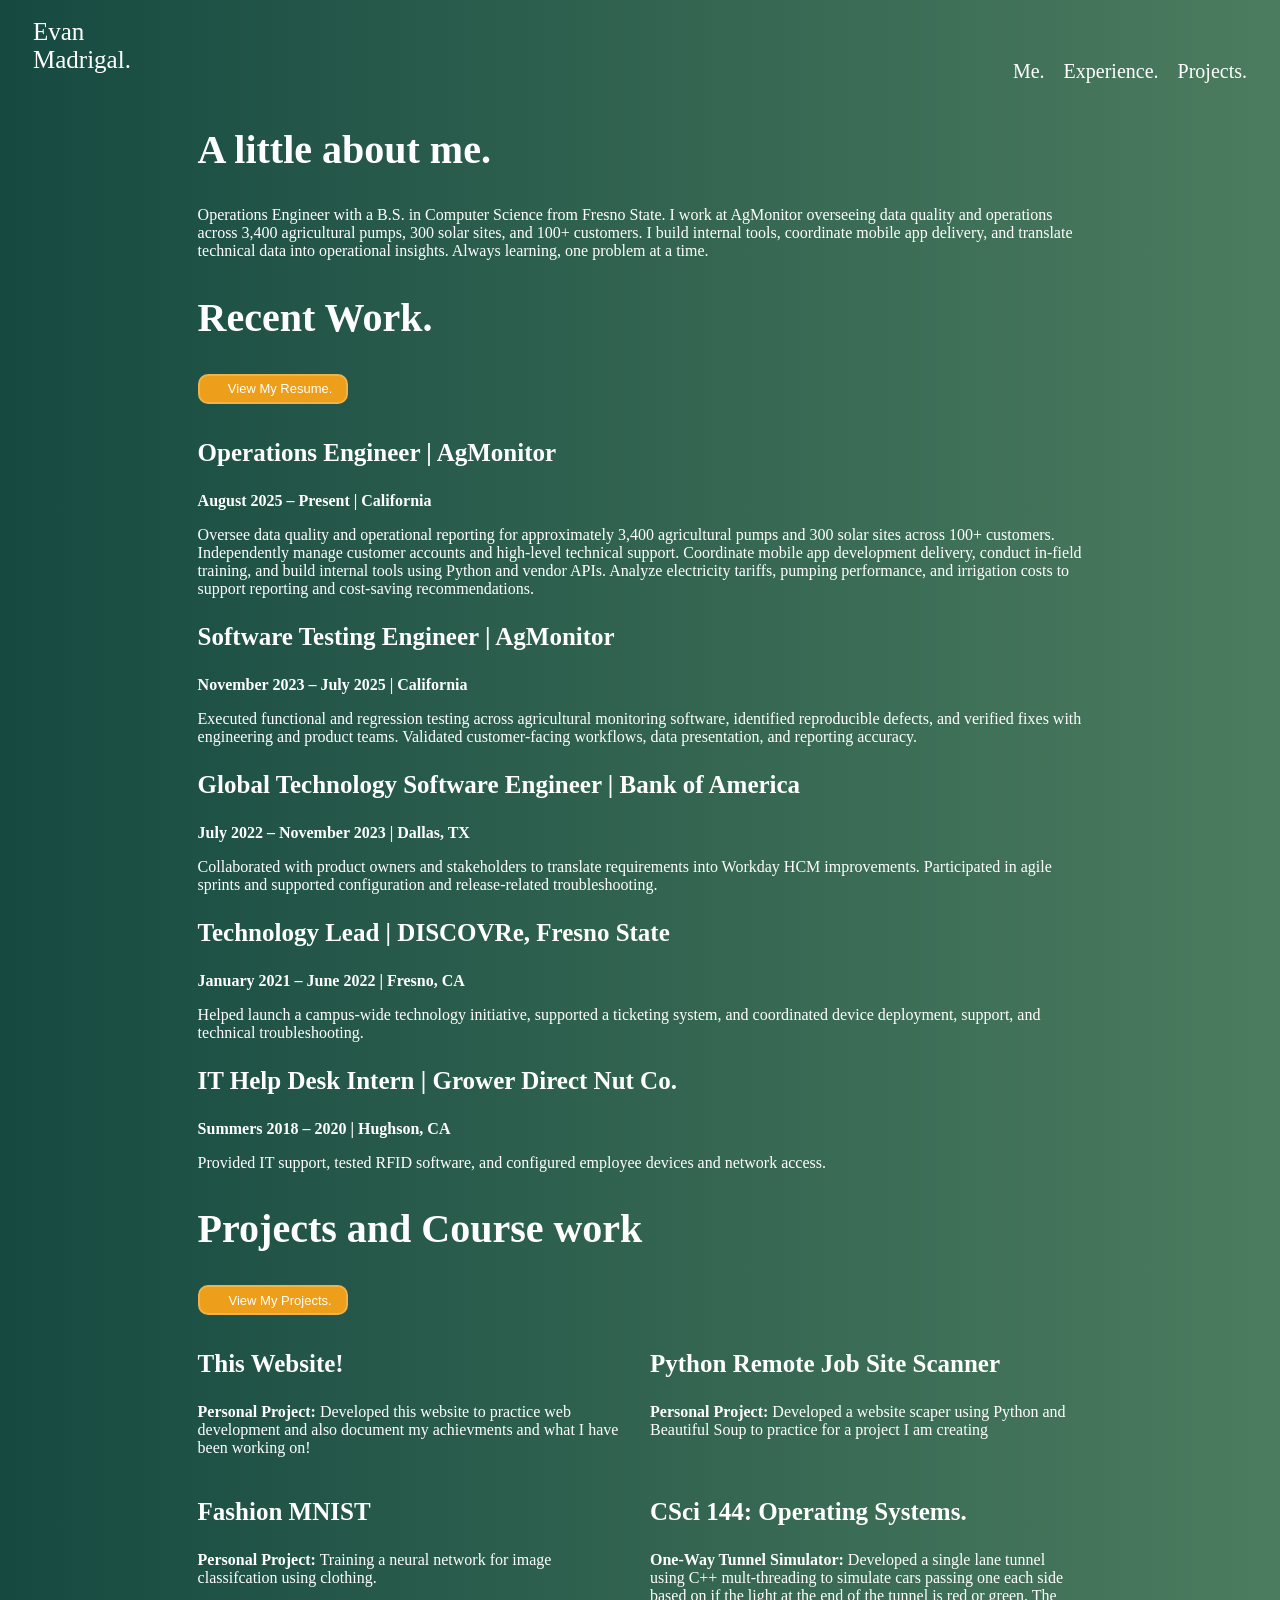
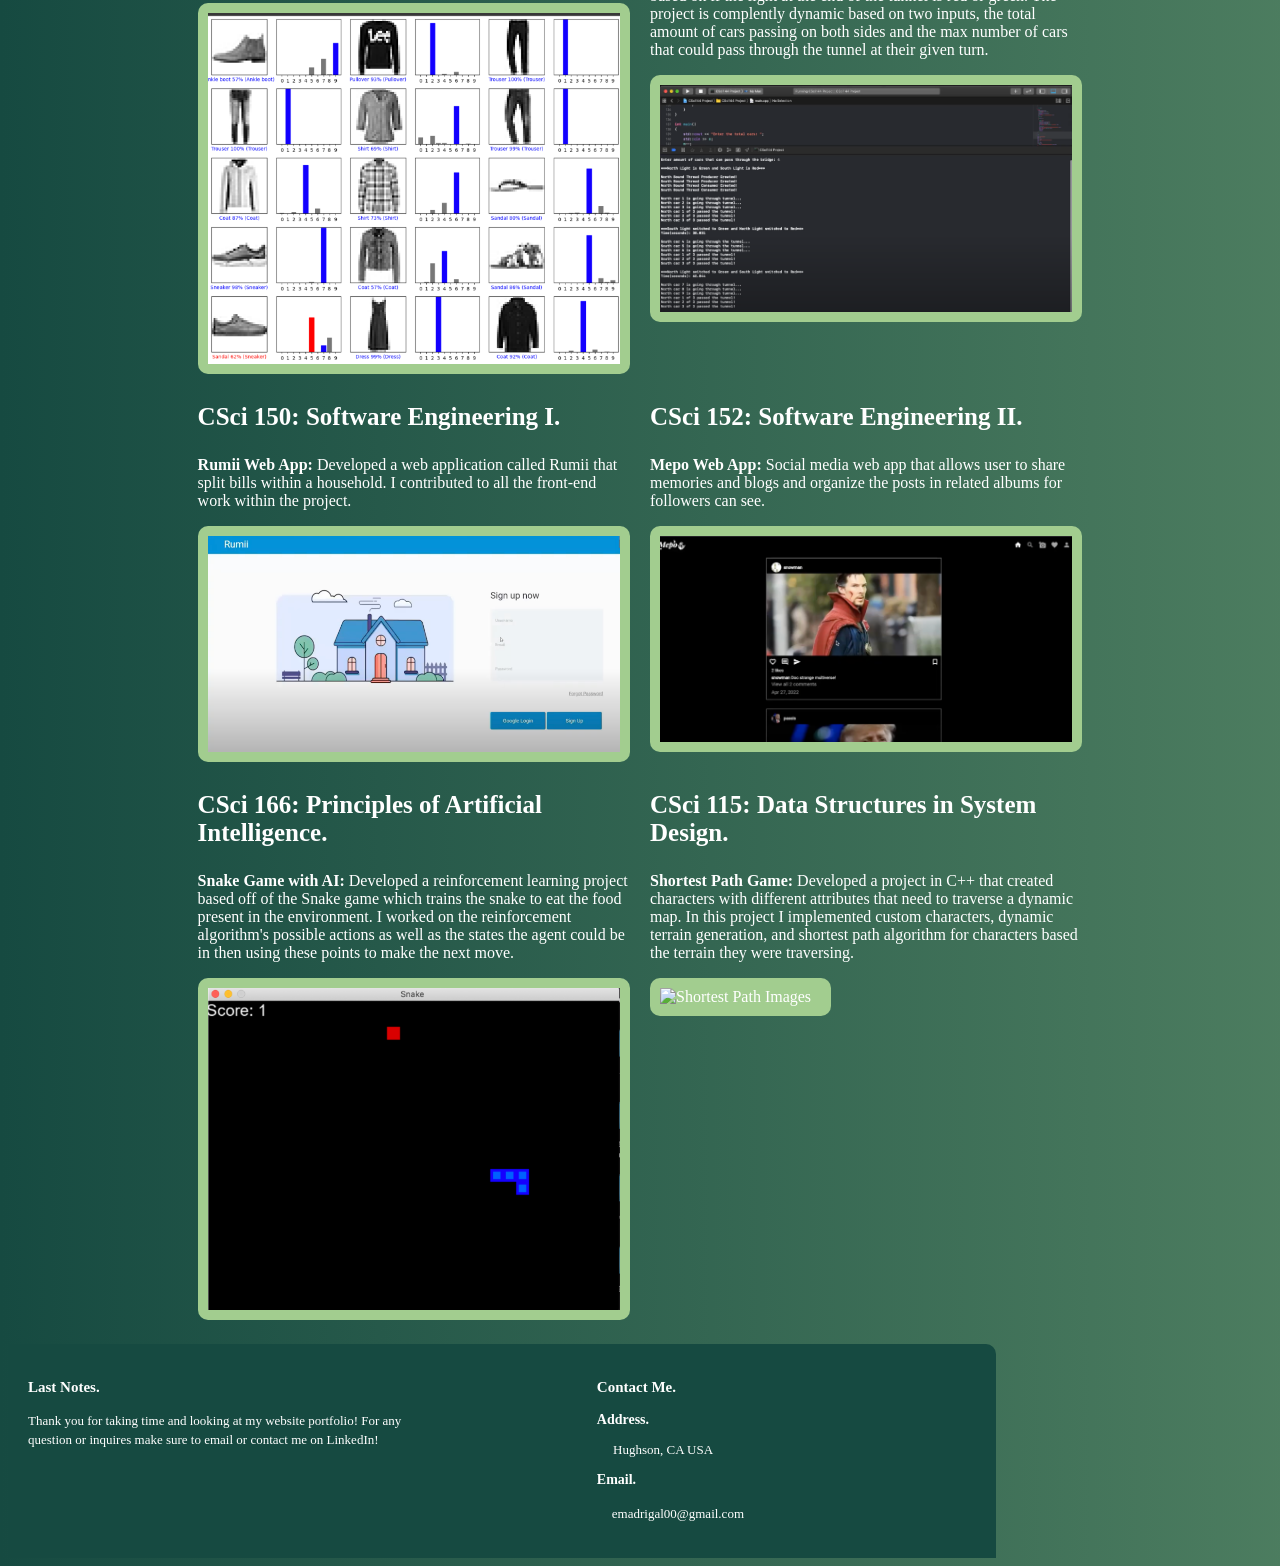
==== index.html @ 83ca1f06 "Rename main.html to index.html so GitHub Pages serves it correctly" ====
<!Doctype HTML>
<html>
    <head>
        <link rel="stylesheet" href="mystyle.css">
        <script src="https://kit.fontawesome.com/5361e85962.js" crossorigin="anonymous"></script>    </head>

    <body>
        <!-- Header Portion w/ navigation-->
        <header>
            <div class="name-Header">
                <h1 class="first-name">Evan</h1>
                <h1 class="last-name">Madrigal.</h1>
            </div>
                <nav> 
                    <div class = "nav-Header"> 
                        <a href="#me">Me.</a>
                        <a href="#experience">Experience.</a>
                        <a href="#projects">Projects.</a>
                    </div>
                </nav> 
        </header>
        <!-- Body of the page containing my prev/current job experience and projects-->
        <div class = "container">
            
            <section id = "me">
                <h2 > A little about me.</h2>
                <p>Operations Engineer with a B.S. in Computer Science from Fresno State. I work at AgMonitor overseeing data quality and operations across 3,400 agricultural pumps, 300 solar sites, and 100+ customers. I build internal tools, coordinate mobile app delivery, and translate technical data into operational insights. Always learning, one problem at a time.
                 </p>
                 <!--
                 <div class="image-container">
                    <img src="" alt="Images pertaining to me">
                </div>
                -->
            </section>

            <section id = "experience">
                <h2> Recent Work. </h2>
                <button> <a style="font-size: 13px;" href="files/Evan_Madrigal_Resume_2026.pdf" download> View My Resume.</a> </button>

                    <h3>Operations Engineer | AgMonitor</h3>
                    <p><strong>August 2025 – Present | California</strong></p>
                    <p>Oversee data quality and operational reporting for approximately 3,400 agricultural pumps and 300 solar sites across 100+ customers. Independently manage customer accounts and high-level technical support. Coordinate mobile app development delivery, conduct in-field training, and build internal tools using Python and vendor APIs. Analyze electricity tariffs, pumping performance, and irrigation costs to support reporting and cost-saving recommendations.</p>

                    <h3>Software Testing Engineer | AgMonitor</h3>
                    <p><strong>November 2023 – July 2025 | California</strong></p>
                    <p>Executed functional and regression testing across agricultural monitoring software, identified reproducible defects, and verified fixes with engineering and product teams. Validated customer-facing workflows, data presentation, and reporting accuracy.</p>

                    <h3>Global Technology Software Engineer | Bank of America</h3>
                    <p><strong>July 2022 – November 2023 | Dallas, TX</strong></p>
                    <p>Collaborated with product owners and stakeholders to translate requirements into Workday HCM improvements. Participated in agile sprints and supported configuration and release-related troubleshooting.</p>

                    <h3>Technology Lead | DISCOVRe, Fresno State</h3>
                    <p><strong>January 2021 – June 2022 | Fresno, CA</strong></p>
                    <p>Helped launch a campus-wide technology initiative, supported a ticketing system, and coordinated device deployment, support, and technical troubleshooting.</p>

                    <h3>IT Help Desk Intern | Grower Direct Nut Co.</h3>
                    <p><strong>Summers 2018 – 2020 | Hughson, CA</strong></p>
                    <p>Provided IT support, tested RFID software, and configured employee devices and network access.</p>
            </section>

            <section id = "projects">
                <h2> Projects and Course work</h2>
                <button> <a href="https://github.com/EvanMadrigal" style="font-size: 13px;">View My Projects.</a> </button>
                <div class = "sec-Container">
                    <section class = "left-Sec">
                        <h3>This Website!</h3>
                        <p><strong> Personal Project: </strong> Developed this website to practice web development and also document my achievments and what I have been working on! </p>
                    </section>

                    <section class = "right-Sec"> 
                        <h3>Python Remote Job Site Scanner</h3>
                        <p><strong>Personal Project: </strong>Developed a website scaper using Python and Beautiful Soup to practice for a project I am creating</p>
                    </section>
                </div>

                <div class = "sec-Container"> 
                    <section class = "left-Sec"> 
                        <h3>Fashion MNIST</h3>
                        <p><strong>Personal Project:</strong> Training a neural network for image classifcation using clothing.</p>
                        <div class="image-container">
                            <img src="images/FashionMNIST.png" alt="Fashion Images">
                        </div>
                    </section>

                    <section class = right-Sec>
                        <h3>CSci 144: Operating Systems.</h3>
                        <p> <strong>One-Way Tunnel Simulator:</strong> Developed a single lane tunnel using C++ mult-threading to simulate cars passing one each side based on if the light at the end of
                        the tunnel is red or green. The project is complently dynamic based on two inputs, the total amount of cars passing on both sides
                        and the max number of cars that could pass through the tunnel at their given turn.</p>
                        <div class="image-container">
                            <img src="images/144TrafficThread.png" alt="One Way Simulator Images">
                        </div>
                    </section>
                </div>


                <div class = "sec-Container">
                    <section class = "left-Sec">
                        <h3>CSci 150: Software Engineering I.</h3>
                        <p><strong>Rumii Web App:</strong> Developed a web application called Rumii that split bills within a household. I contributed to all the front-end work within the project.</p>
                        <div class="image-container">
                            <img src="images/150RumiiWeb.png" alt="Rumii Images">
                        </div>
                    </section>
                    
                    <section class = "right-Sec"> 
                        <h3>CSci 152: Software Engineering II.</h3>
                        <p><strong>Mepo Web App:</strong> Social media web app that allows user to share memories and blogs and organize the posts in related albums for followers can see.</p>
                        <div class="image-container">
                            <img src="images/152MepoWeb.png" alt="Mepo Images">  
                        </div>
                    </section>
                </div>


                <div class = "sec-Container">
                    <section class = "left-Sec">
                        <h3>CSci 166: Principles of Artificial Intelligence.</h3>
                        <p><strong>Snake Game with AI:</strong> Developed a reinforcement learning project based off of the Snake game which trains the snake to eat the food present in the environment. I worked on the reinforcement algorithm's possible actions as well as the states the agent could be in then using these points to make the next move. </p>
                        <div class="image-container">
                            <img src="images/166SnakeAI.png" alt="Rumii Images">
                        </div>
                    </section>

                    <section class = "right-Sec"> 
                        <h3>CSci 115: Data Structures in System Design.</h3>
                        <p><strong>Shortest Path Game:</strong> Developed a project in C++ that created characters with different attributes that need to traverse a dynamic map.
                        In this project I implemented custom characters, dynamic terrain generation, and shortest path algorithm for characters based
                        the terrain they were traversing.</p>
                        <div class="image-container">
                            <img src="images/115ShortestPath.png" alt="Shortest Path Images">
                        </div>
                    </section>
                </div>
            </section>

        </div>
        <!-- Footer section containing last notes and my ways of contacts -->
        <footer>
            <section class = "footer-info">
                <h3 style="font-size: 15px;">Last Notes.</h3>
                <p style="font-size: 13px; line-height: 1.5em;"> Thank you for taking time and looking at my website portfolio! For any question or inquires make sure to email or contact me on LinkedIn!</p>
               <a href="https://www.linkedin.com/in/evanmadrigal/"><i class="fa-brands fa-linkedin"></i> </a> 
                <a href="https://github.com/EvanMadrigal"><i class="fa-brands fa-github"></i></a>
            </section>

            <section class = "footer-info">
                <h3  style="font-size: 15px;">Contact Me.</h3>
                <dl>
                    <p style="font-size: 14px;"><strong>Address.</strong></p>
                    <p style="font-size: 13px;">&nbsp;&nbsp;&nbsp;&nbsp;&nbsp;Hughson, CA USA</p>
                    <p style="font-size: 14px;"><strong>Email.</strong></p>
                    <p><a style="font-size: 13px;" href="#">emadrigal00@gmail.com</a></p>
                </dl>
              
            </section>
        </footer>
    </body>
</html>
---- mystyle.css ----
/* Header/Background Info Code */
header
{
    padding-left: 25px;
    padding-right: 25px; 
    display: flex;
    height: 75px;
    padding-bottom: 10px;
}


.name-Header {
  display: flex;
  flex-direction: column;
  justify-content: center;
  align-items: flex-start;
}

.first-name {
  margin: 0;
}

.last-name {
  margin: 0;
}

a
{
    margin-left: 15px;
    text-decoration: none;
    font-size: 20px;
    color: white;
}

nav
{
    float: right;
    margin-left: auto;
    margin-top: auto;
}

nav a:hover {
  text-decoration: underline;
  color: #F1B24A;
}

.nav-header
{
background-color: #164A41;
}

footer {
  display: flex;
  justify-content: space-between;
  background-color: #164A41;
  padding: 20px;
  margin-top: 20px;
  border-radius: 0 10px 0 0;
  width: 75%;
}

.footer-info{
  width: 40%;
}

.footer-social
{
  background-color: #9DC88D;
}

.fa-linkedin
{
font-size: 24px;
}
.fa-github
{
  font-size: 24px;
  margin-left: 10px;

}

/* Heading Titles Code */
h1
{
    
    font-family: Georgia, 'Times New Roman', Times;
    font-size: 25px;
    font-weight: 100;
    
    display: inline-block;
    margin: 0;
    text-align: center;
}

h2
{
    font-size: 40px;
}

h3
{
    font-size: 25px;
}

/* Button Code*/
button{
  margin-bottom: 10px;
  background-color: #ED9E1B;
  color: white;
  border: 2px solid #F1B24A;
  transition: background-color 0.5s;
  border-radius: 10px;
  width: 150px;
  height: 30px;
}

button:hover
{
  background-color: #F1B24A;
}
/*Container and Section Code */
.container
{
    width: 70%;
    margin: 0 auto;
}

.sec-Container
{
  display: flex;
  align-items: stretch;
}

.left-Sec {
  float: left;
  width: 50%;
  flex: 1;
  margin-right: 10px;
}

.right-Sec {
  float: right;
  width: 50%;
  flex: 1;
  margin-left: 10px;
}


/* Image Code*/
img
{
    height: 40px;
    width: 40px;
    
    float: left;
    margin-right: 10px;
}

.image-container {
  background-color: #A2CD8F;
  padding: 10px;
  display: inline-block;
  border-radius: 10px;
}

.image-container img {
  display: block;
  width: 100%;
  height: auto;
}

/*background Code */
body {
    background: linear-gradient(to right, #164A41, #9DC88D);
    background-size: 250% 100%;
    color: white;
    font-family: Georgia, 'Times New Roman', Times, serif;

  
    /*animation: gradient 10s ease infinite;*/
  }

@keyframes gradient {
    0% {
      background-position: 0% 50%;
    }
    50% {
      background-position: 100% 50%;
    }
    100% {
      background-position: 0% 50%;
    }
  }
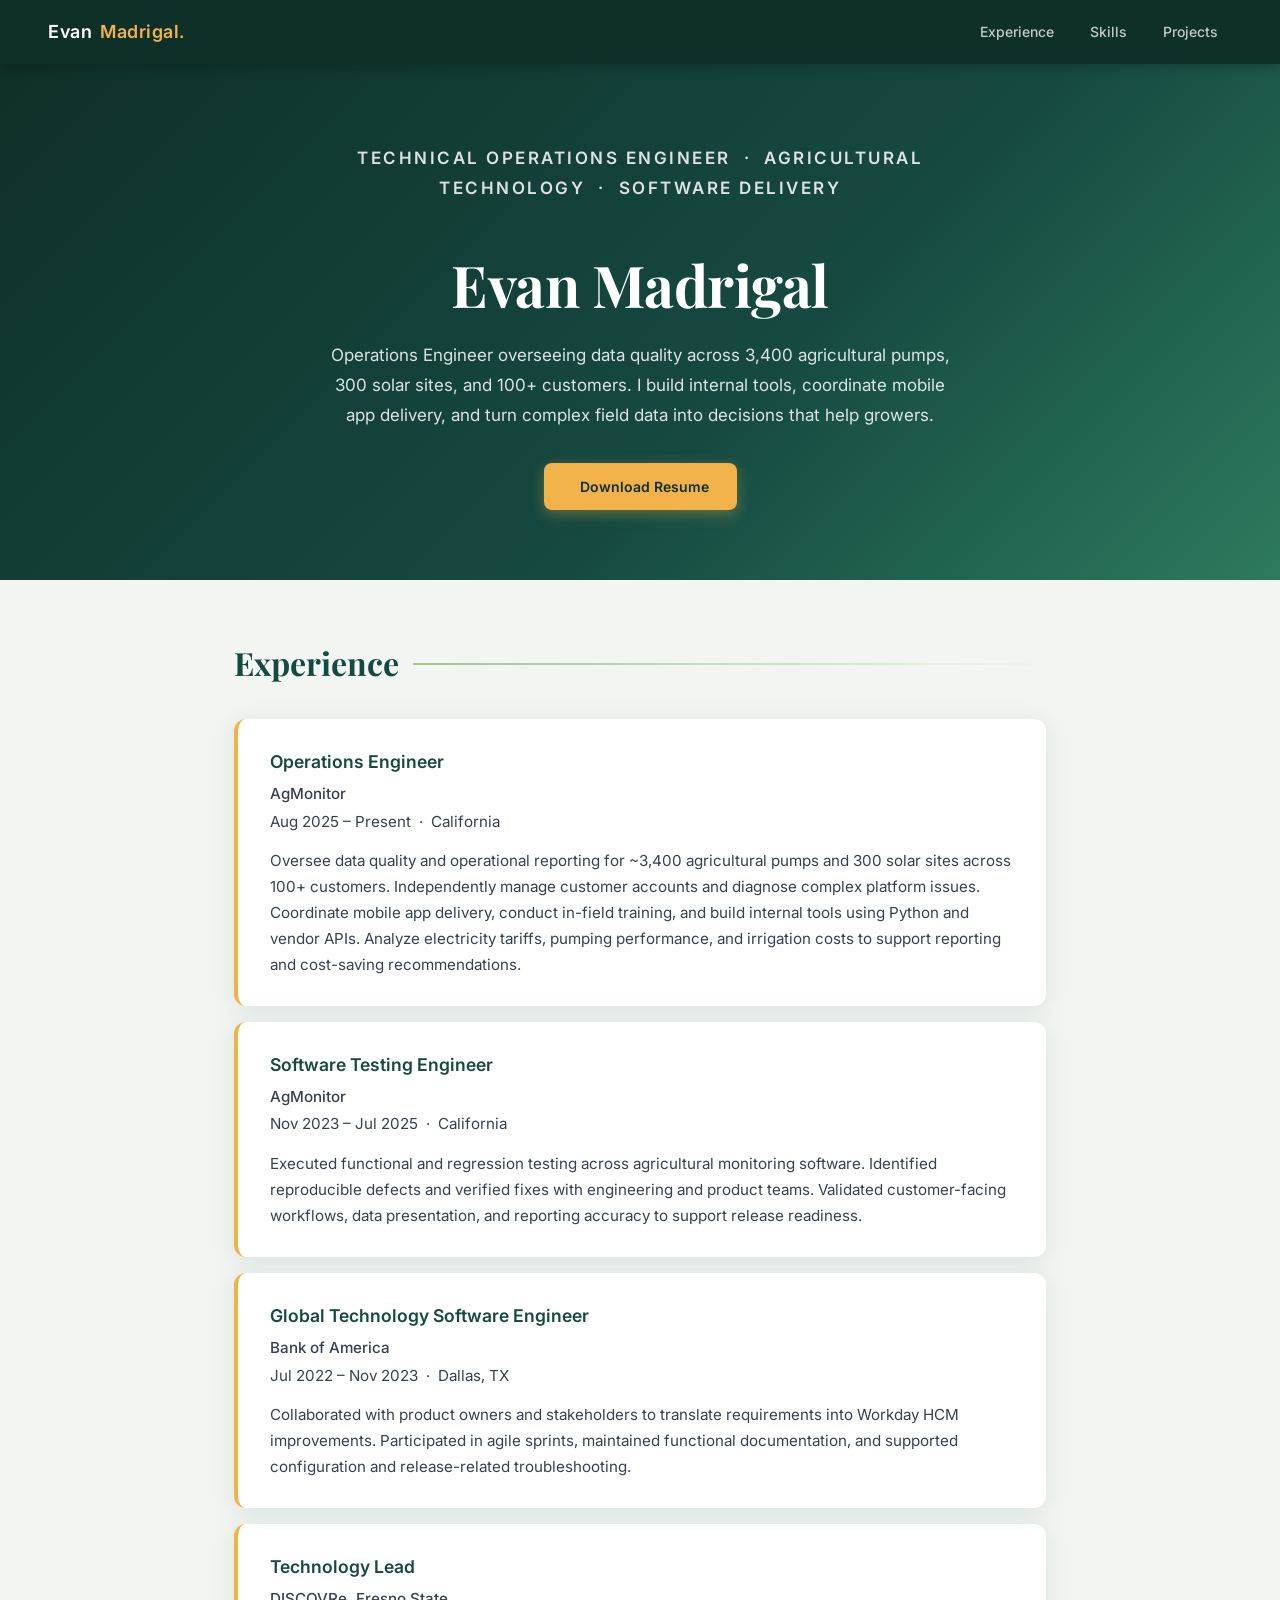
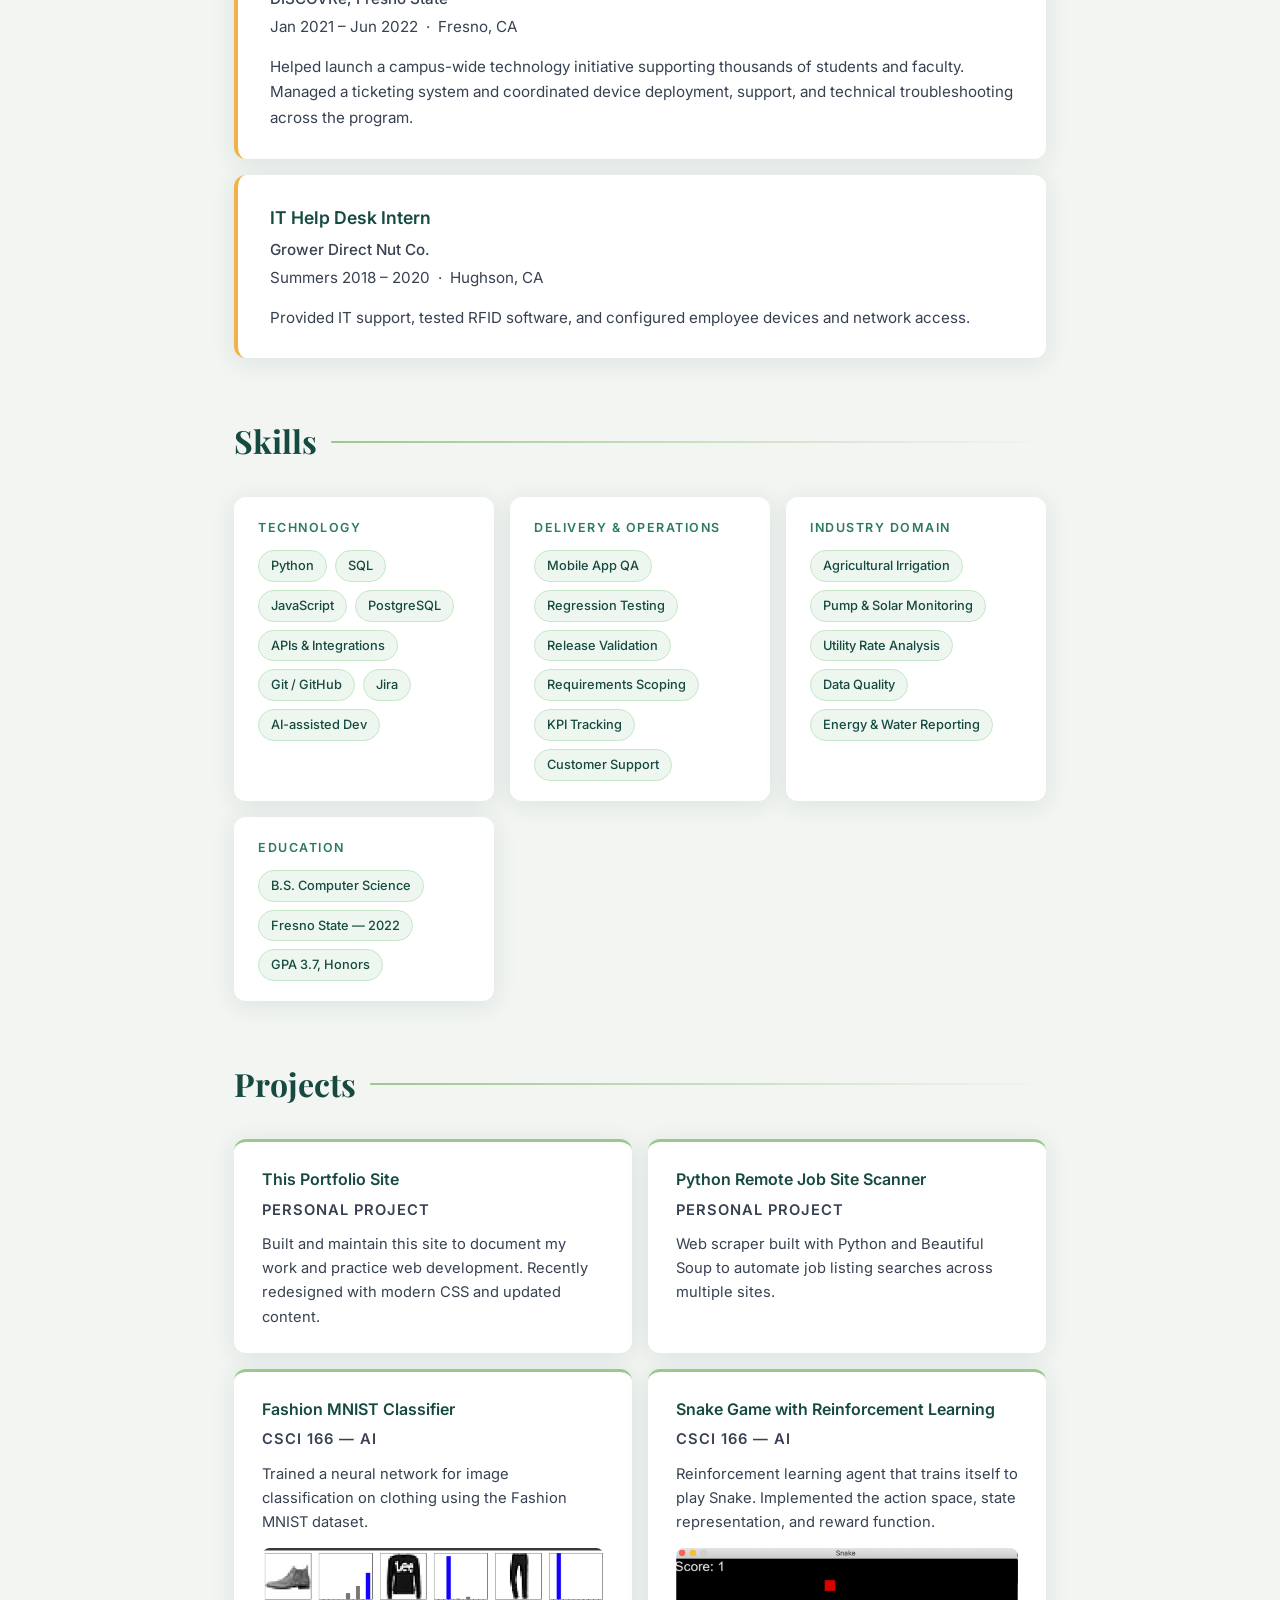
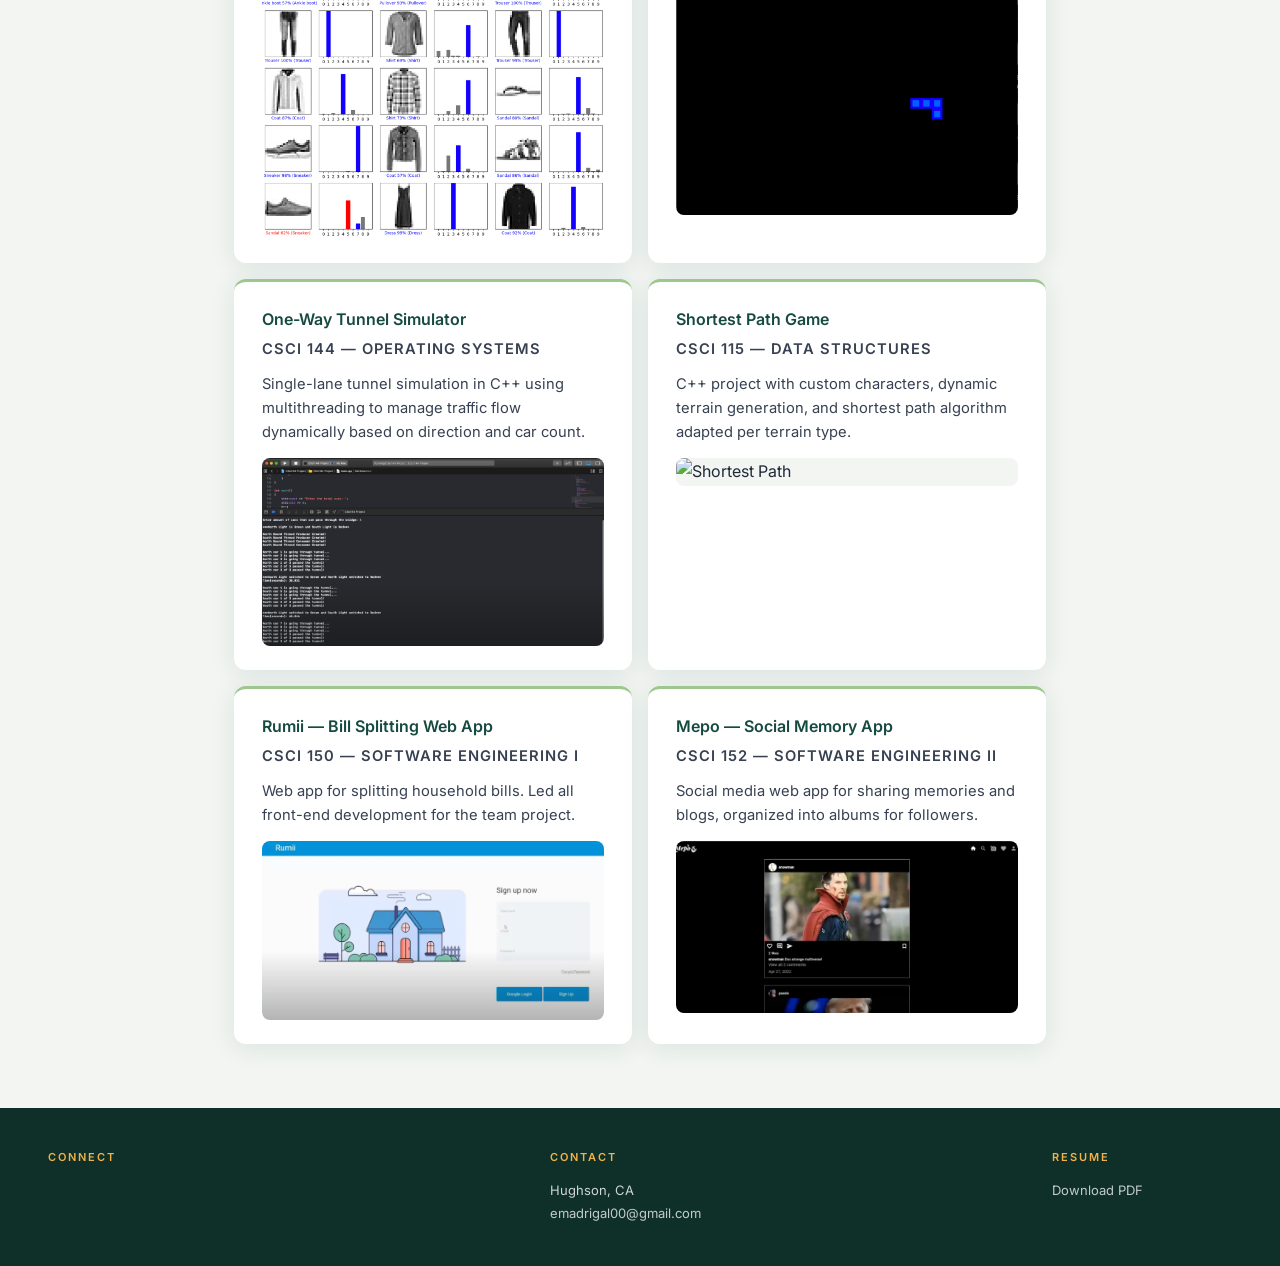
==== commit bc4aa7bc: "Redesign site with modern professional layout and updated content - New CSS: Inter font, card-based " ====
--- a/index.html
+++ b/index.html
@@ -1,159 +1,227 @@
-<!Doctype HTML>
-<html>
-    <head>
-        <link rel="stylesheet" href="mystyle.css">
-        <script src="https://kit.fontawesome.com/5361e85962.js" crossorigin="anonymous"></script>    </head>
-
-    <body>
-        <!-- Header Portion w/ navigation-->
-        <header>
-            <div class="name-Header">
-                <h1 class="first-name">Evan</h1>
-                <h1 class="last-name">Madrigal.</h1>
-            </div>
-                <nav> 
-                    <div class = "nav-Header"> 
-                        <a href="#me">Me.</a>
-                        <a href="#experience">Experience.</a>
-                        <a href="#projects">Projects.</a>
-                    </div>
-                </nav> 
-        </header>
-        <!-- Body of the page containing my prev/current job experience and projects-->
-        <div class = "container">
-            
-            <section id = "me">
-                <h2 > A little about me.</h2>
-                <p>Operations Engineer with a B.S. in Computer Science from Fresno State. I work at AgMonitor overseeing data quality and operations across 3,400 agricultural pumps, 300 solar sites, and 100+ customers. I build internal tools, coordinate mobile app delivery, and translate technical data into operational insights. Always learning, one problem at a time.
-                 </p>
-                 <!--
-                 <div class="image-container">
-                    <img src="" alt="Images pertaining to me">
-                </div>
-                -->
-            </section>
-
-            <section id = "experience">
-                <h2> Recent Work. </h2>
-                <button> <a style="font-size: 13px;" href="files/Evan_Madrigal_Resume_2026.pdf" download> View My Resume.</a> </button>
-
-                    <h3>Operations Engineer | AgMonitor</h3>
-                    <p><strong>August 2025 – Present | California</strong></p>
-                    <p>Oversee data quality and operational reporting for approximately 3,400 agricultural pumps and 300 solar sites across 100+ customers. Independently manage customer accounts and high-level technical support. Coordinate mobile app development delivery, conduct in-field training, and build internal tools using Python and vendor APIs. Analyze electricity tariffs, pumping performance, and irrigation costs to support reporting and cost-saving recommendations.</p>
-
-                    <h3>Software Testing Engineer | AgMonitor</h3>
-                    <p><strong>November 2023 – July 2025 | California</strong></p>
-                    <p>Executed functional and regression testing across agricultural monitoring software, identified reproducible defects, and verified fixes with engineering and product teams. Validated customer-facing workflows, data presentation, and reporting accuracy.</p>
-
-                    <h3>Global Technology Software Engineer | Bank of America</h3>
-                    <p><strong>July 2022 – November 2023 | Dallas, TX</strong></p>
-                    <p>Collaborated with product owners and stakeholders to translate requirements into Workday HCM improvements. Participated in agile sprints and supported configuration and release-related troubleshooting.</p>
-
-                    <h3>Technology Lead | DISCOVRe, Fresno State</h3>
-                    <p><strong>January 2021 – June 2022 | Fresno, CA</strong></p>
-                    <p>Helped launch a campus-wide technology initiative, supported a ticketing system, and coordinated device deployment, support, and technical troubleshooting.</p>
-
-                    <h3>IT Help Desk Intern | Grower Direct Nut Co.</h3>
-                    <p><strong>Summers 2018 – 2020 | Hughson, CA</strong></p>
-                    <p>Provided IT support, tested RFID software, and configured employee devices and network access.</p>
-            </section>
-
-            <section id = "projects">
-                <h2> Projects and Course work</h2>
-                <button> <a href="https://github.com/EvanMadrigal" style="font-size: 13px;">View My Projects.</a> </button>
-                <div class = "sec-Container">
-                    <section class = "left-Sec">
-                        <h3>This Website!</h3>
-                        <p><strong> Personal Project: </strong> Developed this website to practice web development and also document my achievments and what I have been working on! </p>
-                    </section>
-
-                    <section class = "right-Sec"> 
-                        <h3>Python Remote Job Site Scanner</h3>
-                        <p><strong>Personal Project: </strong>Developed a website scaper using Python and Beautiful Soup to practice for a project I am creating</p>
-                    </section>
-                </div>
-
-                <div class = "sec-Container"> 
-                    <section class = "left-Sec"> 
-                        <h3>Fashion MNIST</h3>
-                        <p><strong>Personal Project:</strong> Training a neural network for image classifcation using clothing.</p>
-                        <div class="image-container">
-                            <img src="images/FashionMNIST.png" alt="Fashion Images">
-                        </div>
-                    </section>
-
-                    <section class = right-Sec>
-                        <h3>CSci 144: Operating Systems.</h3>
-                        <p> <strong>One-Way Tunnel Simulator:</strong> Developed a single lane tunnel using C++ mult-threading to simulate cars passing one each side based on if the light at the end of
-                        the tunnel is red or green. The project is complently dynamic based on two inputs, the total amount of cars passing on both sides
-                        and the max number of cars that could pass through the tunnel at their given turn.</p>
-                        <div class="image-container">
-                            <img src="images/144TrafficThread.png" alt="One Way Simulator Images">
-                        </div>
-                    </section>
-                </div>
-
-
-                <div class = "sec-Container">
-                    <section class = "left-Sec">
-                        <h3>CSci 150: Software Engineering I.</h3>
-                        <p><strong>Rumii Web App:</strong> Developed a web application called Rumii that split bills within a household. I contributed to all the front-end work within the project.</p>
-                        <div class="image-container">
-                            <img src="images/150RumiiWeb.png" alt="Rumii Images">
-                        </div>
-                    </section>
-                    
-                    <section class = "right-Sec"> 
-                        <h3>CSci 152: Software Engineering II.</h3>
-                        <p><strong>Mepo Web App:</strong> Social media web app that allows user to share memories and blogs and organize the posts in related albums for followers can see.</p>
-                        <div class="image-container">
-                            <img src="images/152MepoWeb.png" alt="Mepo Images">  
-                        </div>
-                    </section>
-                </div>
-
-
-                <div class = "sec-Container">
-                    <section class = "left-Sec">
-                        <h3>CSci 166: Principles of Artificial Intelligence.</h3>
-                        <p><strong>Snake Game with AI:</strong> Developed a reinforcement learning project based off of the Snake game which trains the snake to eat the food present in the environment. I worked on the reinforcement algorithm's possible actions as well as the states the agent could be in then using these points to make the next move. </p>
-                        <div class="image-container">
-                            <img src="images/166SnakeAI.png" alt="Rumii Images">
-                        </div>
-                    </section>
-
-                    <section class = "right-Sec"> 
-                        <h3>CSci 115: Data Structures in System Design.</h3>
-                        <p><strong>Shortest Path Game:</strong> Developed a project in C++ that created characters with different attributes that need to traverse a dynamic map.
-                        In this project I implemented custom characters, dynamic terrain generation, and shortest path algorithm for characters based
-                        the terrain they were traversing.</p>
-                        <div class="image-container">
-                            <img src="images/115ShortestPath.png" alt="Shortest Path Images">
-                        </div>
-                    </section>
-                </div>
-            </section>
-
+<!DOCTYPE html>
+<html lang="en">
+<head>
+    <meta charset="UTF-8">
+    <meta name="viewport" content="width=device-width, initial-scale=1.0">
+    <title>Evan Madrigal — Technical Operations Engineer</title>
+    <link rel="stylesheet" href="mystyle.css">
+    <script src="https://kit.fontawesome.com/5361e85962.js" crossorigin="anonymous"></script>
+</head>
+
+<body>
+
+    <!-- Sticky Nav -->
+    <header>
+        <div class="name-Header">
+            <h1 class="first-name">Evan</h1>
+            <h1 class="last-name">Madrigal.</h1>
         </div>
-        <!-- Footer section containing last notes and my ways of contacts -->
-        <footer>
-            <section class = "footer-info">
-                <h3 style="font-size: 15px;">Last Notes.</h3>
-                <p style="font-size: 13px; line-height: 1.5em;"> Thank you for taking time and looking at my website portfolio! For any question or inquires make sure to email or contact me on LinkedIn!</p>
-               <a href="https://www.linkedin.com/in/evanmadrigal/"><i class="fa-brands fa-linkedin"></i> </a> 
-                <a href="https://github.com/EvanMadrigal"><i class="fa-brands fa-github"></i></a>
-            </section>
-
-            <section class = "footer-info">
-                <h3  style="font-size: 15px;">Contact Me.</h3>
-                <dl>
-                    <p style="font-size: 14px;"><strong>Address.</strong></p>
-                    <p style="font-size: 13px;">&nbsp;&nbsp;&nbsp;&nbsp;&nbsp;Hughson, CA USA</p>
-                    <p style="font-size: 14px;"><strong>Email.</strong></p>
-                    <p><a style="font-size: 13px;" href="#">emadrigal00@gmail.com</a></p>
-                </dl>
-              
-            </section>
-        </footer>
-    </body>
+        <nav>
+            <a href="#experience">Experience</a>
+            <a href="#skills">Skills</a>
+            <a href="#projects">Projects</a>
+        </nav>
+    </header>
+
+    <!-- Hero -->
+    <section class="hero">
+        <div class="hero-inner">
+            <p class="hero-title">Technical Operations Engineer &nbsp;·&nbsp; Agricultural Technology &nbsp;·&nbsp; Software Delivery</p>
+            <h2>Evan Madrigal</h2>
+            <p>Operations Engineer overseeing data quality across 3,400 agricultural pumps, 300 solar sites, and 100+ customers. I build internal tools, coordinate mobile app delivery, and turn complex field data into decisions that help growers.</p>
+            <a class="hero-cta" href="files/Evan_Madrigal_Resume_2026.pdf" download>
+                <i class="fa-solid fa-download"></i> Download Resume
+            </a>
+        </div>
+    </section>
+
+    <!-- Main Content -->
+    <div class="container">
+
+        <!-- Experience -->
+        <section id="experience">
+            <div class="section-label"><h2>Experience</h2></div>
+
+            <div class="exp-card">
+                <h3>Operations Engineer</h3>
+                <p class="exp-company">AgMonitor</p>
+                <p class="exp-date">Aug 2025 – Present &nbsp;·&nbsp; California</p>
+                <p>Oversee data quality and operational reporting for ~3,400 agricultural pumps and 300 solar sites across 100+ customers. Independently manage customer accounts and diagnose complex platform issues. Coordinate mobile app delivery, conduct in-field training, and build internal tools using Python and vendor APIs. Analyze electricity tariffs, pumping performance, and irrigation costs to support reporting and cost-saving recommendations.</p>
+            </div>
+
+            <div class="exp-card">
+                <h3>Software Testing Engineer</h3>
+                <p class="exp-company">AgMonitor</p>
+                <p class="exp-date">Nov 2023 – Jul 2025 &nbsp;·&nbsp; California</p>
+                <p>Executed functional and regression testing across agricultural monitoring software. Identified reproducible defects and verified fixes with engineering and product teams. Validated customer-facing workflows, data presentation, and reporting accuracy to support release readiness.</p>
+            </div>
+
+            <div class="exp-card">
+                <h3>Global Technology Software Engineer</h3>
+                <p class="exp-company">Bank of America</p>
+                <p class="exp-date">Jul 2022 – Nov 2023 &nbsp;·&nbsp; Dallas, TX</p>
+                <p>Collaborated with product owners and stakeholders to translate requirements into Workday HCM improvements. Participated in agile sprints, maintained functional documentation, and supported configuration and release-related troubleshooting.</p>
+            </div>
+
+            <div class="exp-card">
+                <h3>Technology Lead</h3>
+                <p class="exp-company">DISCOVRe, Fresno State</p>
+                <p class="exp-date">Jan 2021 – Jun 2022 &nbsp;·&nbsp; Fresno, CA</p>
+                <p>Helped launch a campus-wide technology initiative supporting thousands of students and faculty. Managed a ticketing system and coordinated device deployment, support, and technical troubleshooting across the program.</p>
+            </div>
+
+            <div class="exp-card">
+                <h3>IT Help Desk Intern</h3>
+                <p class="exp-company">Grower Direct Nut Co.</p>
+                <p class="exp-date">Summers 2018 – 2020 &nbsp;·&nbsp; Hughson, CA</p>
+                <p>Provided IT support, tested RFID software, and configured employee devices and network access.</p>
+            </div>
+        </section>
+
+        <!-- Skills -->
+        <section id="skills">
+            <div class="section-label"><h2>Skills</h2></div>
+            <div class="skills-grid">
+                <div class="skill-group">
+                    <h4>Technology</h4>
+                    <div class="tags">
+                        <span class="tag">Python</span>
+                        <span class="tag">SQL</span>
+                        <span class="tag">JavaScript</span>
+                        <span class="tag">PostgreSQL</span>
+                        <span class="tag">APIs &amp; Integrations</span>
+                        <span class="tag">Git / GitHub</span>
+                        <span class="tag">Jira</span>
+                        <span class="tag">AI-assisted Dev</span>
+                    </div>
+                </div>
+                <div class="skill-group">
+                    <h4>Delivery &amp; Operations</h4>
+                    <div class="tags">
+                        <span class="tag">Mobile App QA</span>
+                        <span class="tag">Regression Testing</span>
+                        <span class="tag">Release Validation</span>
+                        <span class="tag">Requirements Scoping</span>
+                        <span class="tag">KPI Tracking</span>
+                        <span class="tag">Customer Support</span>
+                    </div>
+                </div>
+                <div class="skill-group">
+                    <h4>Industry Domain</h4>
+                    <div class="tags">
+                        <span class="tag">Agricultural Irrigation</span>
+                        <span class="tag">Pump &amp; Solar Monitoring</span>
+                        <span class="tag">Utility Rate Analysis</span>
+                        <span class="tag">Data Quality</span>
+                        <span class="tag">Energy &amp; Water Reporting</span>
+                    </div>
+                </div>
+                <div class="skill-group">
+                    <h4>Education</h4>
+                    <div class="tags">
+                        <span class="tag">B.S. Computer Science</span>
+                        <span class="tag">Fresno State — 2022</span>
+                        <span class="tag">GPA 3.7, Honors</span>
+                    </div>
+                </div>
+            </div>
+        </section>
+
+        <!-- Projects -->
+        <section id="projects">
+            <div class="section-label"><h2>Projects</h2></div>
+            <div class="projects-grid">
+
+                <div class="project-card">
+                    <h3>This Portfolio Site</h3>
+                    <p class="project-type">Personal Project</p>
+                    <p>Built and maintain this site to document my work and practice web development. Recently redesigned with modern CSS and updated content.</p>
+                </div>
+
+                <div class="project-card">
+                    <h3>Python Remote Job Site Scanner</h3>
+                    <p class="project-type">Personal Project</p>
+                    <p>Web scraper built with Python and Beautiful Soup to automate job listing searches across multiple sites.</p>
+                </div>
+
+                <div class="project-card">
+                    <h3>Fashion MNIST Classifier</h3>
+                    <p class="project-type">CSci 166 — AI</p>
+                    <p>Trained a neural network for image classification on clothing using the Fashion MNIST dataset.</p>
+                    <div class="image-container">
+                        <img src="images/FashionMNIST.png" alt="Fashion MNIST">
+                    </div>
+                </div>
+
+                <div class="project-card">
+                    <h3>Snake Game with Reinforcement Learning</h3>
+                    <p class="project-type">CSci 166 — AI</p>
+                    <p>Reinforcement learning agent that trains itself to play Snake. Implemented the action space, state representation, and reward function.</p>
+                    <div class="image-container">
+                        <img src="images/166SnakeAI.png" alt="Snake AI">
+                    </div>
+                </div>
+
+                <div class="project-card">
+                    <h3>One-Way Tunnel Simulator</h3>
+                    <p class="project-type">CSci 144 — Operating Systems</p>
+                    <p>Single-lane tunnel simulation in C++ using multithreading to manage traffic flow dynamically based on direction and car count.</p>
+                    <div class="image-container">
+                        <img src="images/144TrafficThread.png" alt="Tunnel Simulator">
+                    </div>
+                </div>
+
+                <div class="project-card">
+                    <h3>Shortest Path Game</h3>
+                    <p class="project-type">CSci 115 — Data Structures</p>
+                    <p>C++ project with custom characters, dynamic terrain generation, and shortest path algorithm adapted per terrain type.</p>
+                    <div class="image-container">
+                        <img src="images/115ShortestPath.png" alt="Shortest Path">
+                    </div>
+                </div>
+
+                <div class="project-card">
+                    <h3>Rumii — Bill Splitting Web App</h3>
+                    <p class="project-type">CSci 150 — Software Engineering I</p>
+                    <p>Web app for splitting household bills. Led all front-end development for the team project.</p>
+                    <div class="image-container">
+                        <img src="images/150RumiiWeb.png" alt="Rumii App">
+                    </div>
+                </div>
+
+                <div class="project-card">
+                    <h3>Mepo — Social Memory App</h3>
+                    <p class="project-type">CSci 152 — Software Engineering II</p>
+                    <p>Social media web app for sharing memories and blogs, organized into albums for followers.</p>
+                    <div class="image-container">
+                        <img src="images/152MepoWeb.png" alt="Mepo App">
+                    </div>
+                </div>
+
+            </div>
+        </section>
+
+    </div>
+
+    <!-- Footer -->
+    <footer>
+        <section class="footer-info">
+            <h3>Connect</h3>
+            <a href="https://www.linkedin.com/in/evanmadrigal/"><i class="fa-brands fa-linkedin"></i></a>
+            <a href="https://github.com/EvanMadrigal"><i class="fa-brands fa-github"></i></a>
+        </section>
+
+        <section class="footer-info">
+            <h3>Contact</h3>
+            <p>Hughson, CA</p>
+            <p><a href="mailto:emadrigal00@gmail.com">emadrigal00@gmail.com</a></p>
+        </section>
+
+        <section class="footer-info">
+            <h3>Resume</h3>
+            <p><a href="files/Evan_Madrigal_Resume_2026.pdf" download>Download PDF</a></p>
+        </section>
+    </footer>
+
+</body>
 </html>
--- a/mystyle.css
+++ b/mystyle.css
@@ -1,194 +1,383 @@
-/* Header/Background Info Code */
-header
-{
-    padding-left: 25px;
-    padding-right: 25px; 
-    display: flex;
-    height: 75px;
-    padding-bottom: 10px;
-}
-
+/* ── Google Fonts ── */
+@import url('https://fonts.googleapis.com/css2?family=Inter:wght@300;400;500;600;700&family=Playfair+Display:wght@700&display=swap');
+
+/* ── Reset & Base ── */
+*, *::before, *::after { box-sizing: border-box; margin: 0; padding: 0; }
+
+:root {
+  --forest:   #164A41;
+  --forest-dk:#0e3029;
+  --sage:     #2d7a5e;
+  --mint:     #9DC88D;
+  --gold:     #F1B24A;
+  --gold-dk:  #d4952e;
+  --bg:       #f2f5f2;
+  --card:     #ffffff;
+  --text:     #1f2937;
+  --muted:    #6b7280;
+  --border:   #e5e7eb;
+  --radius:   12px;
+  --shadow:   0 4px 24px rgba(22,74,65,0.10);
+}
+
+html { scroll-behavior: smooth; }
+
+body {
+  font-family: 'Inter', system-ui, sans-serif;
+  background-color: var(--bg);
+  color: var(--text);
+  line-height: 1.7;
+  font-size: 16px;
+}
+
+a { text-decoration: none; color: inherit; }
+
+/* ── Header / Nav ── */
+header {
+  position: sticky;
+  top: 0;
+  z-index: 100;
+  background-color: var(--forest-dk);
+  display: flex;
+  align-items: center;
+  justify-content: space-between;
+  padding: 0 48px;
+  height: 64px;
+  box-shadow: 0 2px 12px rgba(0,0,0,0.25);
+}
 
 .name-Header {
   display: flex;
-  flex-direction: column;
-  justify-content: center;
-  align-items: flex-start;
-}
-
-.first-name {
+  align-items: baseline;
+  gap: 8px;
+}
+
+.first-name, .last-name {
+  font-family: 'Inter', sans-serif;
+  font-size: 18px;
+  font-weight: 600;
+  color: #ffffff;
   margin: 0;
-}
-
-.last-name {
+  letter-spacing: 0.5px;
+}
+
+.last-name { color: var(--gold); }
+
+nav { display: flex; align-items: center; gap: 8px; }
+
+nav a {
+  font-size: 14px;
+  font-weight: 500;
+  color: rgba(255,255,255,0.75);
+  padding: 6px 14px;
+  border-radius: 6px;
+  transition: color 0.2s, background 0.2s;
   margin: 0;
 }
 
-a
-{
-    margin-left: 15px;
-    text-decoration: none;
-    font-size: 20px;
-    color: white;
-}
-
-nav
-{
-    float: right;
-    margin-left: auto;
-    margin-top: auto;
-}
-
 nav a:hover {
-  text-decoration: underline;
-  color: #F1B24A;
-}
-
-.nav-header
-{
-background-color: #164A41;
-}
-
-footer {
-  display: flex;
-  justify-content: space-between;
-  background-color: #164A41;
-  padding: 20px;
-  margin-top: 20px;
-  border-radius: 0 10px 0 0;
-  width: 75%;
-}
-
-.footer-info{
-  width: 40%;
-}
-
-.footer-social
-{
-  background-color: #9DC88D;
-}
-
-.fa-linkedin
-{
-font-size: 24px;
-}
-.fa-github
-{
-  font-size: 24px;
-  margin-left: 10px;
-
-}
-
-/* Heading Titles Code */
-h1
-{
-    
-    font-family: Georgia, 'Times New Roman', Times;
-    font-size: 25px;
-    font-weight: 100;
-    
-    display: inline-block;
-    margin: 0;
-    text-align: center;
-}
-
-h2
-{
-    font-size: 40px;
-}
-
-h3
-{
-    font-size: 25px;
-}
-
-/* Button Code*/
-button{
+  color: #fff;
+  background: rgba(255,255,255,0.08);
+  text-decoration: none;
+}
+
+/* ── Hero ── */
+.hero {
+  background: linear-gradient(135deg, var(--forest-dk) 0%, var(--forest) 60%, var(--sage) 100%);
+  color: #fff;
+  padding: 80px 0 70px;
+  text-align: center;
+}
+
+.hero-inner {
+  max-width: 760px;
+  margin: 0 auto;
+  padding: 0 24px;
+}
+
+.hero h2 {
+  font-family: 'Playfair Display', Georgia, serif;
+  font-size: clamp(2.4rem, 5vw, 3.6rem);
+  font-weight: 700;
+  letter-spacing: -0.5px;
+  margin-bottom: 8px;
+  color: #fff;
+}
+
+.hero-title {
+  font-size: 13px;
+  font-weight: 600;
+  letter-spacing: 2.5px;
+  text-transform: uppercase;
+  color: var(--gold);
+  margin-bottom: 20px;
+}
+
+.hero p {
+  font-size: 17px;
+  line-height: 1.75;
+  color: rgba(255,255,255,0.85);
+  max-width: 620px;
+  margin: 0 auto 32px;
+}
+
+.hero-cta {
+  display: inline-flex;
+  align-items: center;
+  gap: 8px;
+  background: var(--gold);
+  color: var(--forest-dk);
+  font-weight: 600;
+  font-size: 14px;
+  padding: 12px 28px;
+  border-radius: 8px;
+  transition: background 0.2s, transform 0.15s;
+  box-shadow: 0 4px 14px rgba(241,178,74,0.35);
+}
+
+.hero-cta:hover {
+  background: var(--gold-dk);
+  transform: translateY(-1px);
+}
+
+/* ── Page Container ── */
+.container {
+  max-width: 860px;
+  margin: 0 auto;
+  padding: 0 24px 64px;
+}
+
+/* ── Section Headers ── */
+.section-label {
+  display: flex;
+  align-items: center;
+  gap: 14px;
+  margin: 56px 0 28px;
+}
+
+.section-label h2 {
+  font-family: 'Playfair Display', Georgia, serif;
+  font-size: 2rem;
+  font-weight: 700;
+  color: var(--forest);
+  white-space: nowrap;
+}
+
+.section-label::after {
+  content: '';
+  flex: 1;
+  height: 2px;
+  background: linear-gradient(to right, var(--mint), transparent);
+  border-radius: 2px;
+}
+
+/* ── Experience Cards ── */
+.exp-card {
+  background: var(--card);
+  border-radius: var(--radius);
+  box-shadow: var(--shadow);
+  padding: 28px 32px;
+  margin-bottom: 16px;
+  border-left: 4px solid var(--gold);
+  transition: box-shadow 0.2s, transform 0.2s;
+}
+
+.exp-card:hover {
+  box-shadow: 0 8px 32px rgba(22,74,65,0.15);
+  transform: translateY(-2px);
+}
+
+.exp-card h3 {
+  font-size: 1.1rem;
+  font-weight: 600;
+  color: var(--forest);
+  margin-bottom: 4px;
+}
+
+.exp-company {
+  font-size: 0.9rem;
+  font-weight: 500;
+  color: var(--sage);
+  margin-bottom: 2px;
+}
+
+.exp-date {
+  font-size: 0.82rem;
+  color: var(--muted);
+  margin-bottom: 14px;
+}
+
+.exp-card p {
+  font-size: 0.95rem;
+  color: #374151;
+  line-height: 1.7;
+}
+
+/* ── Skills Section ── */
+.skills-grid {
+  display: grid;
+  grid-template-columns: repeat(auto-fit, minmax(240px, 1fr));
+  gap: 16px;
+  margin-top: 4px;
+}
+
+.skill-group {
+  background: var(--card);
+  border-radius: var(--radius);
+  padding: 20px 24px;
+  box-shadow: var(--shadow);
+}
+
+.skill-group h4 {
+  font-size: 0.78rem;
+  font-weight: 600;
+  letter-spacing: 1.5px;
+  text-transform: uppercase;
+  color: var(--sage);
+  margin-bottom: 12px;
+}
+
+.tags {
+  display: flex;
+  flex-wrap: wrap;
+  gap: 8px;
+}
+
+.tag {
+  background: #edf7f0;
+  color: var(--forest);
+  font-size: 0.8rem;
+  font-weight: 500;
+  padding: 4px 12px;
+  border-radius: 20px;
+  border: 1px solid #c8e6c9;
+}
+
+/* ── Projects Grid ── */
+.projects-grid {
+  display: grid;
+  grid-template-columns: repeat(auto-fit, minmax(360px, 1fr));
+  gap: 16px;
+}
+
+.project-card {
+  background: var(--card);
+  border-radius: var(--radius);
+  box-shadow: var(--shadow);
+  padding: 24px 28px;
+  transition: box-shadow 0.2s, transform 0.2s;
+  border-top: 3px solid var(--mint);
+}
+
+.project-card:hover {
+  box-shadow: 0 8px 32px rgba(22,74,65,0.15);
+  transform: translateY(-2px);
+}
+
+.project-card h3 {
+  font-size: 1rem;
+  font-weight: 600;
+  color: var(--forest);
+  margin-bottom: 4px;
+}
+
+.project-type {
+  font-size: 0.78rem;
+  font-weight: 600;
+  letter-spacing: 1px;
+  text-transform: uppercase;
+  color: var(--gold-dk);
   margin-bottom: 10px;
-  background-color: #ED9E1B;
-  color: white;
-  border: 2px solid #F1B24A;
-  transition: background-color 0.5s;
-  border-radius: 10px;
-  width: 150px;
-  height: 30px;
-}
-
-button:hover
-{
-  background-color: #F1B24A;
-}
-/*Container and Section Code */
-.container
-{
-    width: 70%;
-    margin: 0 auto;
-}
-
-.sec-Container
-{
-  display: flex;
-  align-items: stretch;
-}
-
-.left-Sec {
-  float: left;
-  width: 50%;
-  flex: 1;
-  margin-right: 10px;
-}
-
-.right-Sec {
-  float: right;
-  width: 50%;
-  flex: 1;
-  margin-left: 10px;
-}
-
-
-/* Image Code*/
-img
-{
-    height: 40px;
-    width: 40px;
-    
-    float: left;
-    margin-right: 10px;
-}
-
-.image-container {
-  background-color: #A2CD8F;
-  padding: 10px;
-  display: inline-block;
-  border-radius: 10px;
-}
-
-.image-container img {
-  display: block;
+}
+
+.project-card p {
+  font-size: 0.92rem;
+  color: #374151;
+  line-height: 1.65;
+}
+
+.project-card .image-container {
+  margin-top: 14px;
+  background: var(--bg);
+  border-radius: 8px;
+  overflow: hidden;
+  padding: 0;
+}
+
+.project-card .image-container img {
   width: 100%;
   height: auto;
-}
-
-/*background Code */
-body {
-    background: linear-gradient(to right, #164A41, #9DC88D);
-    background-size: 250% 100%;
-    color: white;
-    font-family: Georgia, 'Times New Roman', Times, serif;
-
-  
-    /*animation: gradient 10s ease infinite;*/
-  }
-
-@keyframes gradient {
-    0% {
-      background-position: 0% 50%;
-    }
-    50% {
-      background-position: 100% 50%;
-    }
-    100% {
-      background-position: 0% 50%;
-    }
-  }
-
+  display: block;
+}
+
+/* hide old sec-Container layout helpers */
+.sec-Container { display: contents; }
+.left-Sec, .right-Sec { display: contents; }
+
+/* ── Buttons (kept for resume link) ── */
+button {
+  background: var(--gold);
+  color: var(--forest-dk);
+  border: none;
+  border-radius: 8px;
+  font-family: 'Inter', sans-serif;
+  font-size: 13px;
+  font-weight: 600;
+  padding: 10px 20px;
+  width: auto;
+  height: auto;
+  cursor: pointer;
+  transition: background 0.2s, transform 0.15s;
+  margin-bottom: 24px;
+}
+
+button:hover { background: var(--gold-dk); transform: translateY(-1px); }
+button a { color: var(--forest-dk); font-size: 13px; margin: 0; }
+
+/* ── Footer ── */
+footer {
+  background: var(--forest-dk);
+  color: rgba(255,255,255,0.80);
+  display: flex;
+  justify-content: space-between;
+  align-items: flex-start;
+  padding: 40px 48px;
+  margin-top: 0;
+  gap: 32px;
+  flex-wrap: wrap;
+  border-radius: 0;
+  width: 100%;
+}
+
+.footer-info { width: auto; min-width: 180px; }
+
+.footer-info h3 {
+  font-size: 11px !important;
+  font-weight: 600;
+  letter-spacing: 2px;
+  text-transform: uppercase;
+  color: var(--gold);
+  margin-bottom: 12px;
+}
+
+.footer-info p { font-size: 13px !important; line-height: 1.8; }
+.footer-info a { color: rgba(255,255,255,0.75); transition: color 0.2s; font-size: 13px; margin: 0; }
+.footer-info a:hover { color: var(--gold); }
+
+.fa-linkedin, .fa-github {
+  font-size: 22px;
+  color: rgba(255,255,255,0.75);
+  transition: color 0.2s;
+  margin: 0 8px 0 0;
+}
+
+.fa-linkedin:hover, .fa-github:hover { color: var(--gold); }
+
+/* ── Responsive ── */
+@media (max-width: 640px) {
+  header { padding: 0 20px; }
+  .hero { padding: 56px 0 48px; }
+  .container { padding: 0 16px 48px; }
+  footer { padding: 32px 20px; flex-direction: column; }
+  .projects-grid { grid-template-columns: 1fr; }
+}
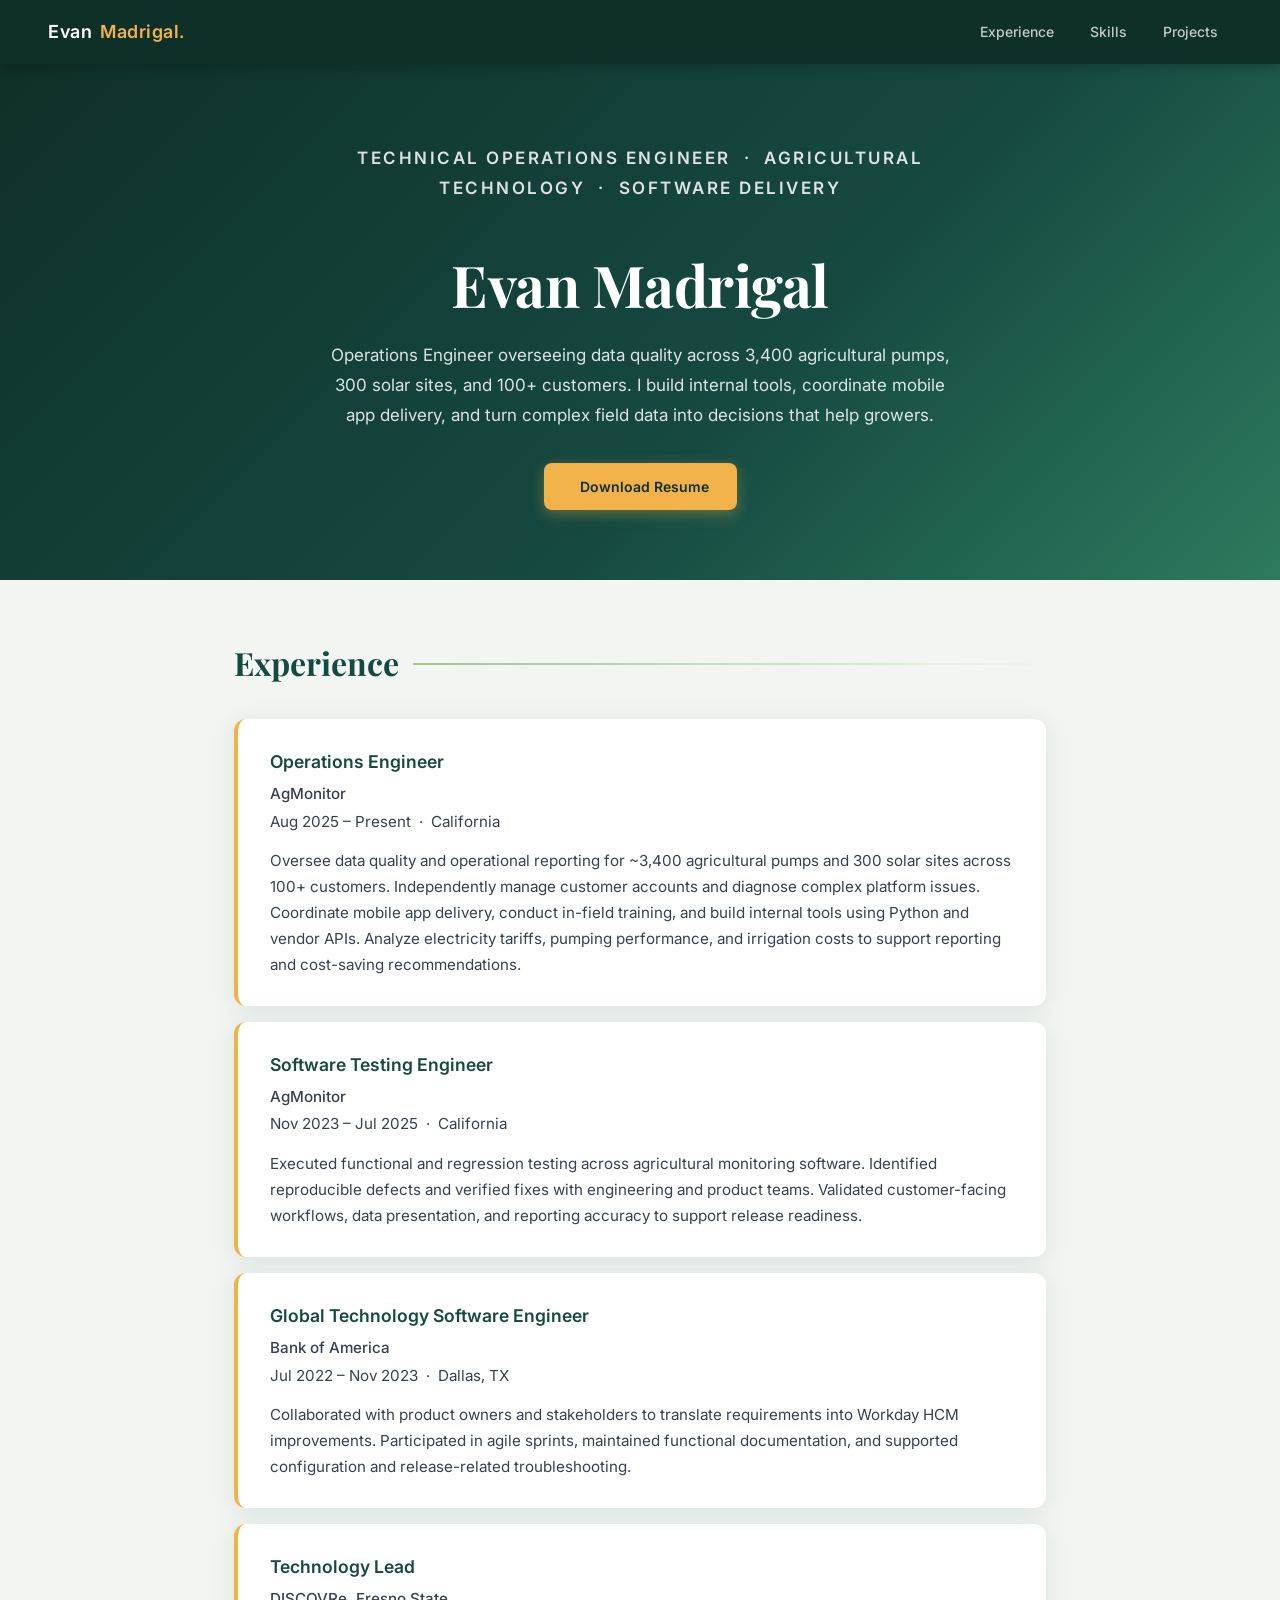
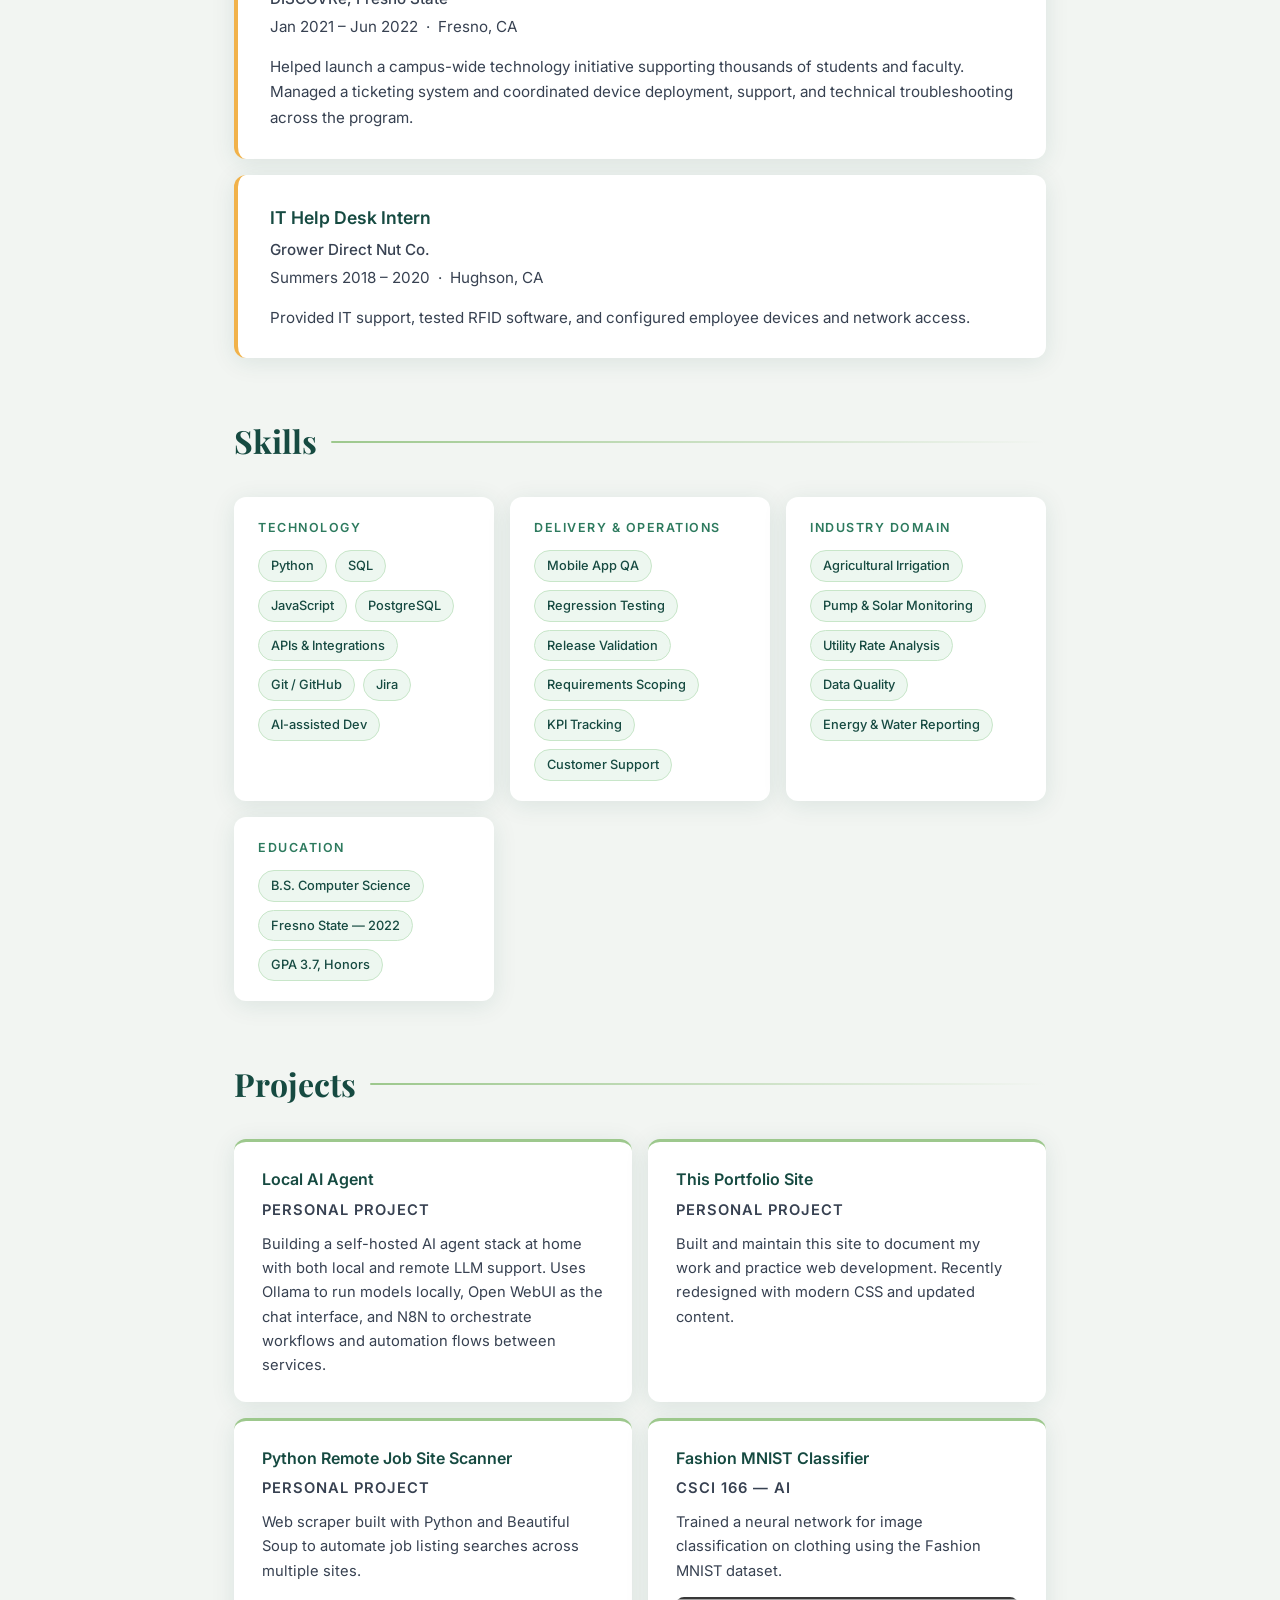
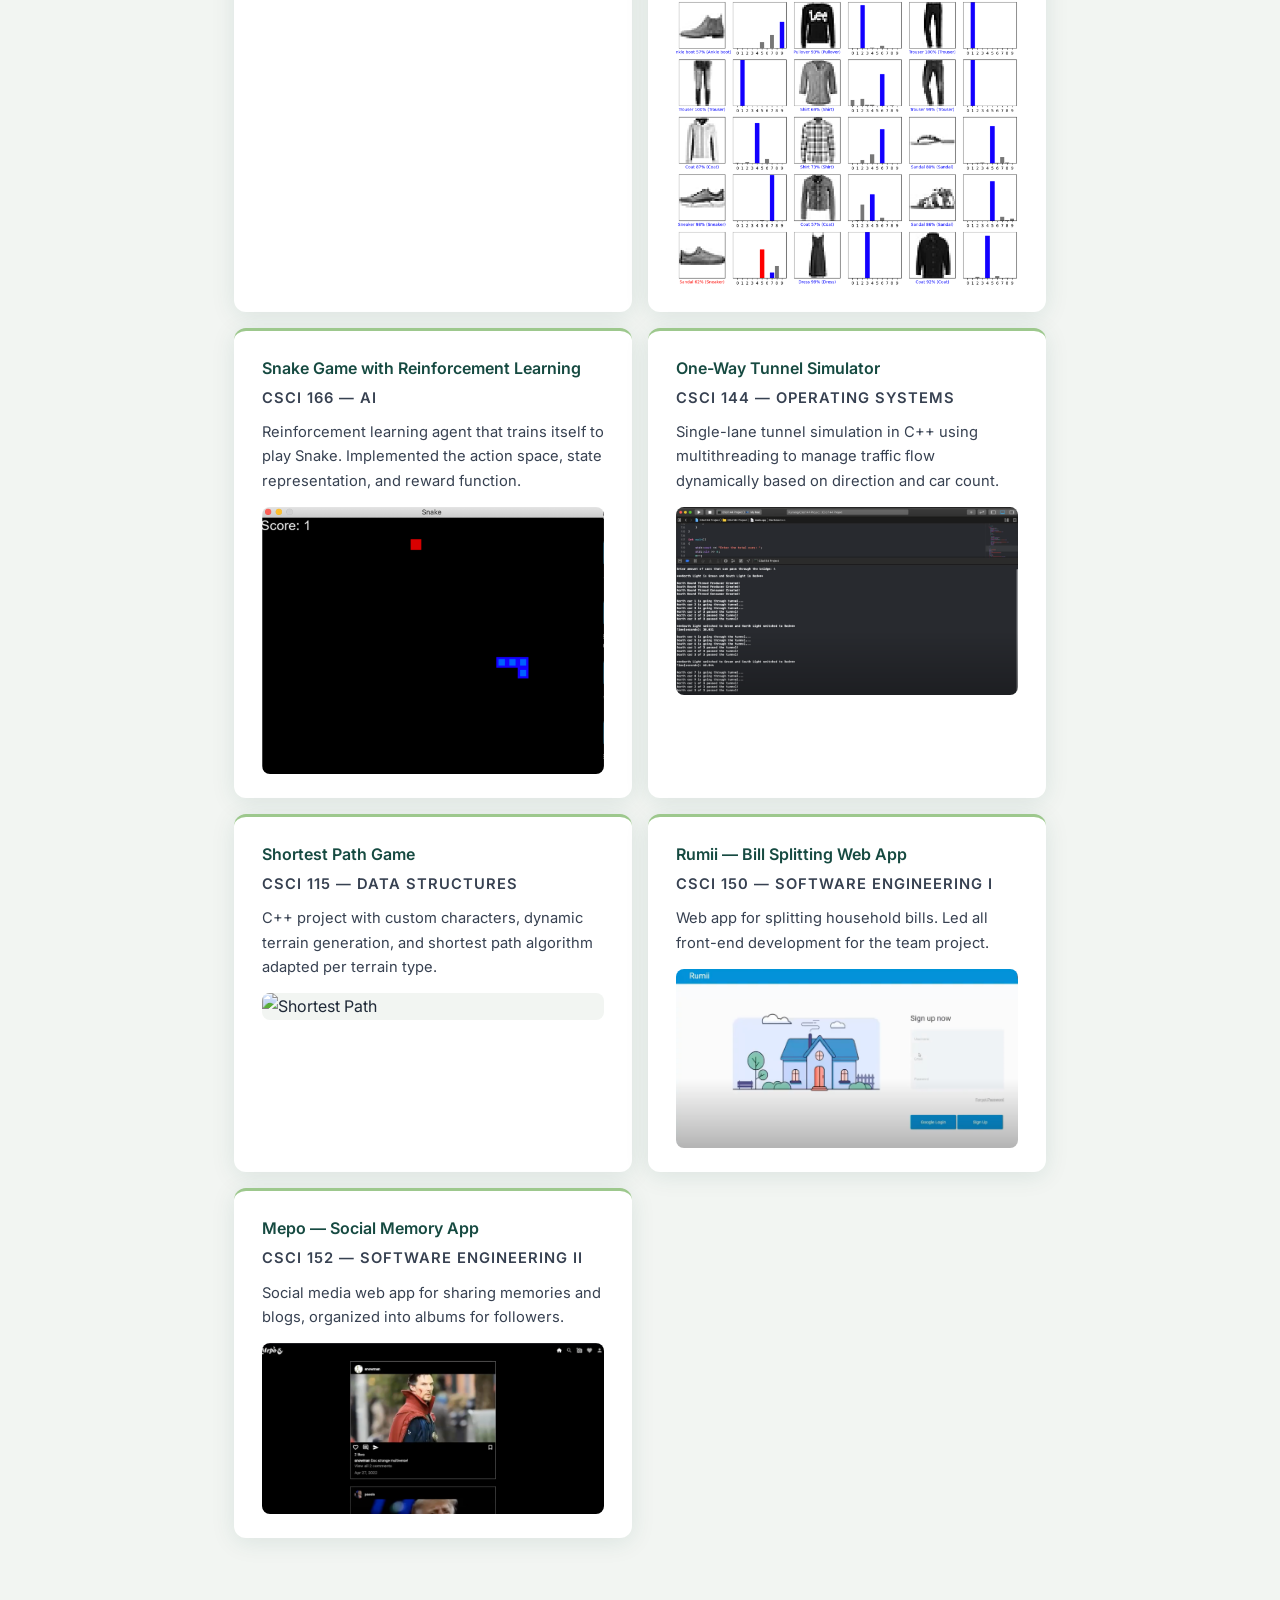
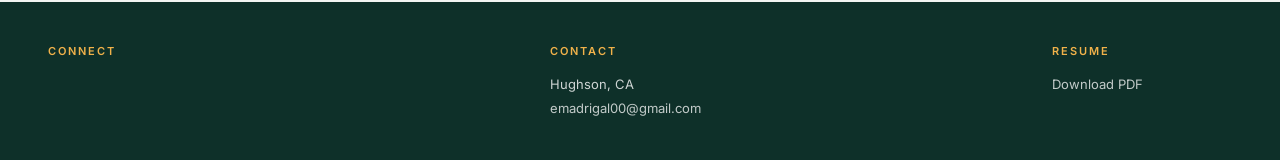
==== commit d496be3a: "Add local AI agent project (Ollama, Open WebUI, N8N)" ====
--- a/index.html
+++ b/index.html
@@ -29,7 +29,7 @@
             <p class="hero-title">Technical Operations Engineer &nbsp;·&nbsp; Agricultural Technology &nbsp;·&nbsp; Software Delivery</p>
             <h2>Evan Madrigal</h2>
             <p>Operations Engineer overseeing data quality across 3,400 agricultural pumps, 300 solar sites, and 100+ customers. I build internal tools, coordinate mobile app delivery, and turn complex field data into decisions that help growers.</p>
-            <a class="hero-cta" href="files/Evan_Madrigal_Resume_2026.pdf" download>
+            <a class="hero-cta" href="files/Evan_Madrigal_Nov2026.pdf" download>
                 <i class="fa-solid fa-download"></i> Download Resume
             </a>
         </div>
@@ -133,6 +133,12 @@
             <div class="projects-grid">
 
                 <div class="project-card">
+                    <h3>Local AI Agent</h3>
+                    <p class="project-type">Personal Project</p>
+                    <p>Building a self-hosted AI agent stack at home with both local and remote LLM support. Uses Ollama to run models locally, Open WebUI as the chat interface, and N8N to orchestrate workflows and automation flows between services.</p>
+                </div>
+
+                <div class="project-card">
                     <h3>This Portfolio Site</h3>
                     <p class="project-type">Personal Project</p>
                     <p>Built and maintain this site to document my work and practice web development. Recently redesigned with modern CSS and updated content.</p>
@@ -219,7 +225,7 @@
 
         <section class="footer-info">
             <h3>Resume</h3>
-            <p><a href="files/Evan_Madrigal_Resume_2026.pdf" download>Download PDF</a></p>
+            <p><a href="files/Evan_Madrigal_Nov2026.pdf" download>Download PDF</a></p>
         </section>
     </footer>
 
